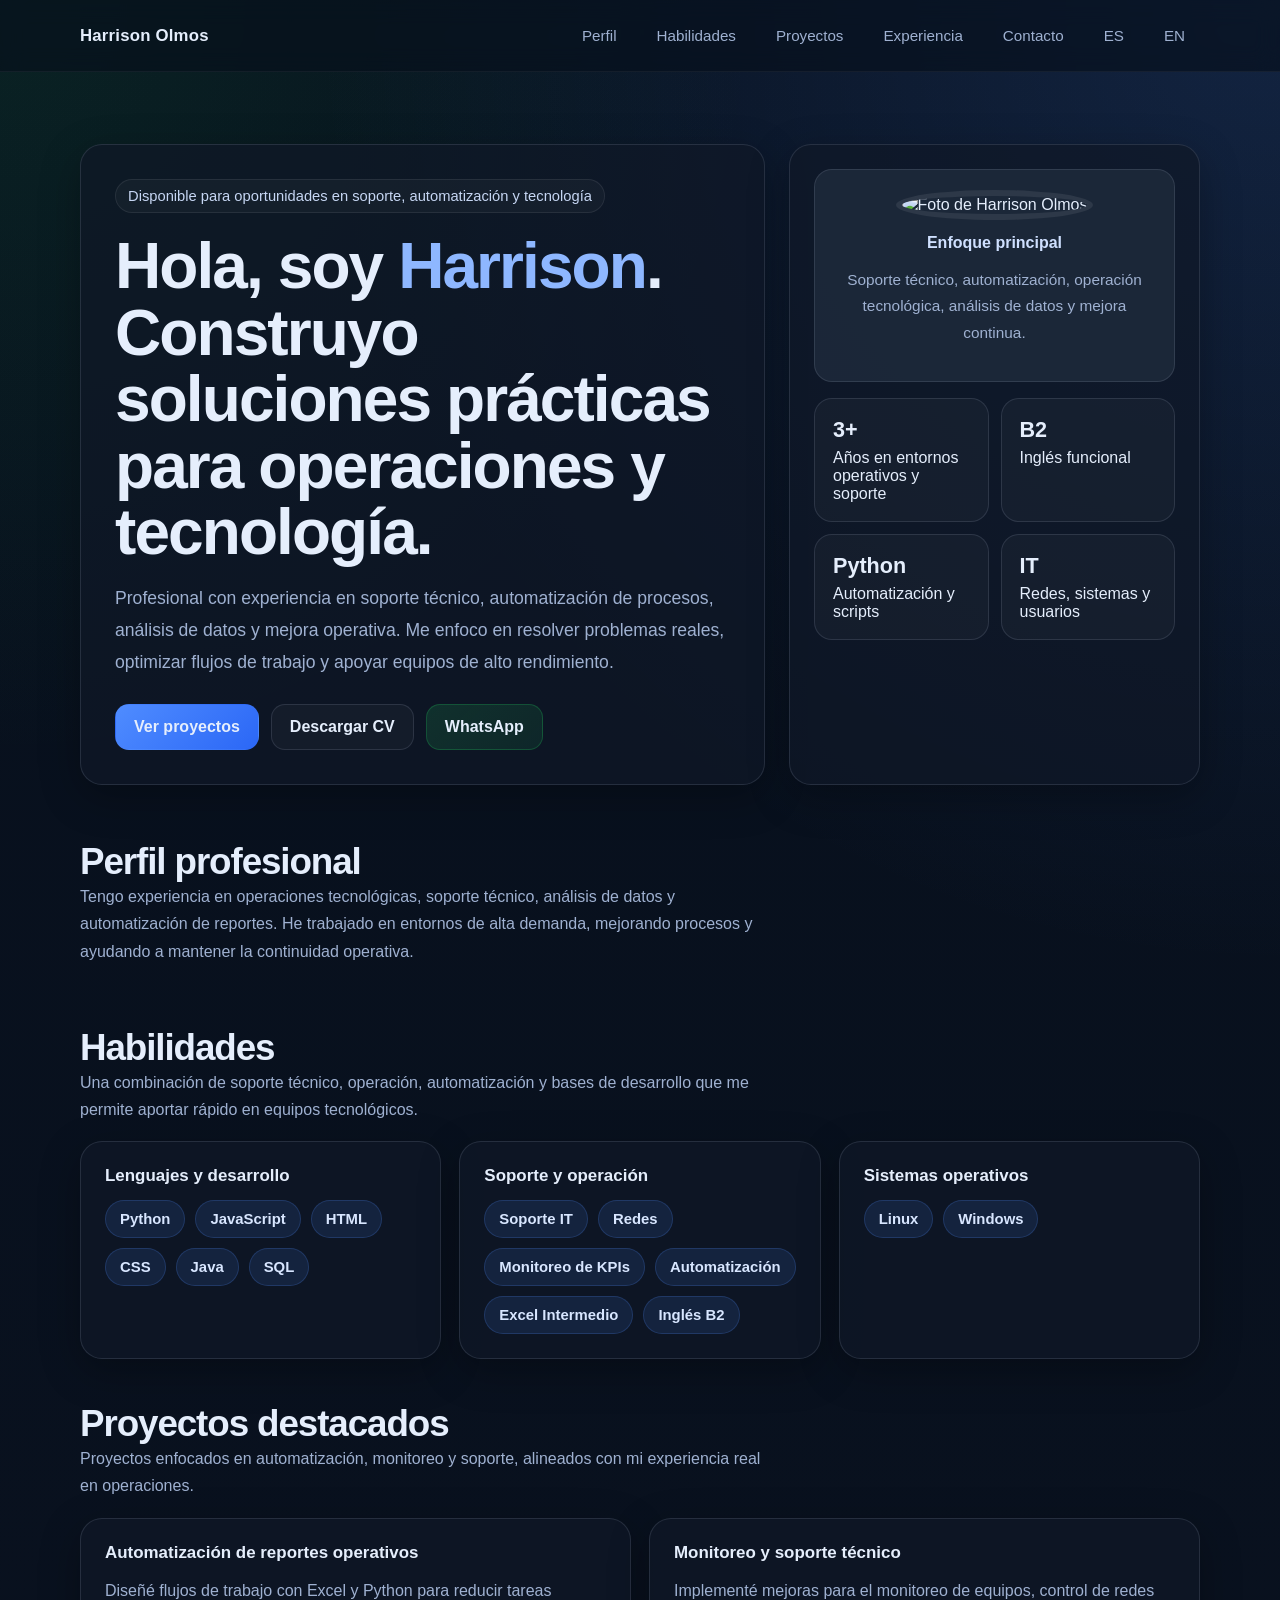
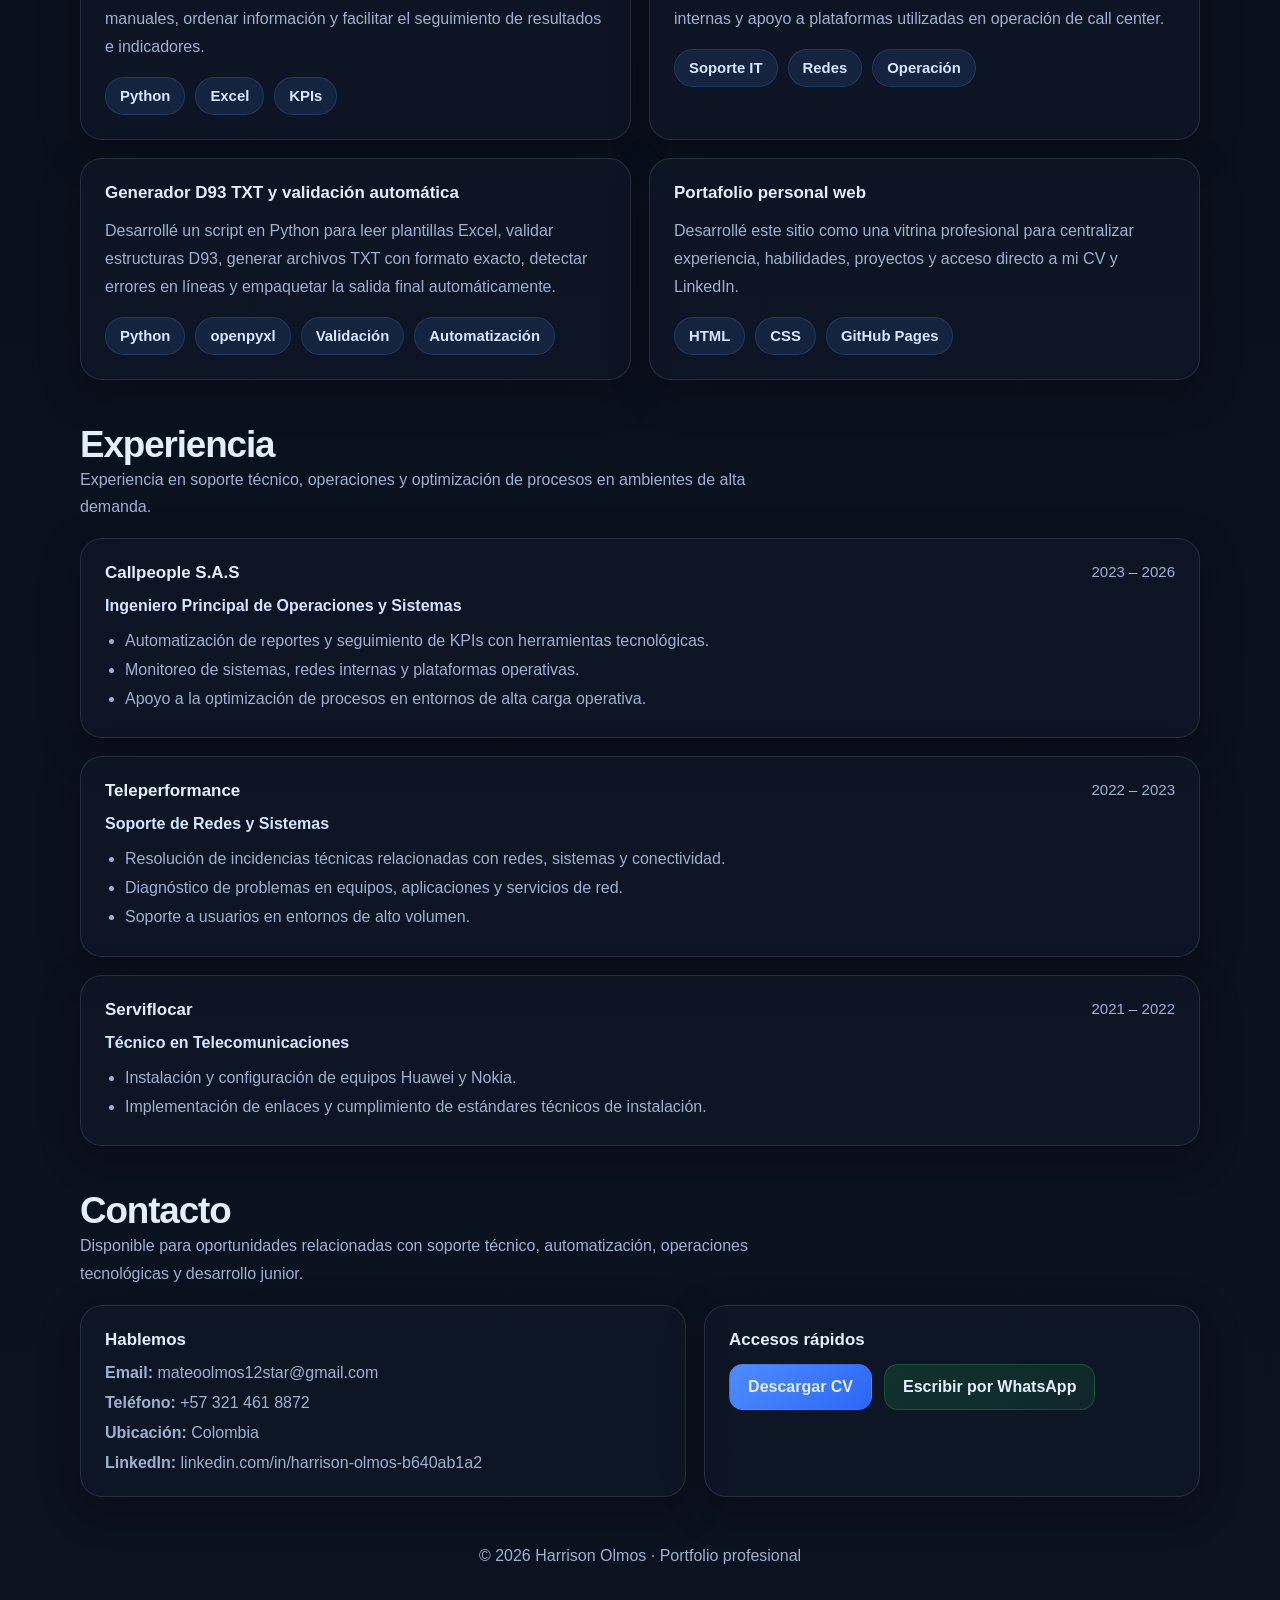
==== src/index.html @ 02a1fde2 "define src folder and organize css in specific file 'styles/index.css'" ====
<!DOCTYPE html>
<html lang="es">
<head>
  <meta charset="UTF-8" />
  <meta name="viewport" content="width=device-width, initial-scale=1.0" />
  <title>Harrison Olmos | Portfolio</title>
  <link rel="stylesheet" href="styles/index.css">
</head>
<body>
  <nav class="nav">
    <div class="container nav-inner">
      <div class="brand">Harrison Olmos</div>
      <div class="nav-links">
        <a href="#about" id="nav-about">Perfil</a>
        <a href="#skills" id="nav-skills">Habilidades</a>
        <a href="#projects" id="nav-projects">Proyectos</a>
        <a href="#experience" id="nav-experience">Experiencia</a>
        <a href="#contact" id="nav-contact">Contacto</a>
        <button class="pill-btn" onclick="setLanguage('es')">ES</button>
        <button class="pill-btn" onclick="setLanguage('en')">EN</button>
      </div>
    </div>
  </nav>

  <header class="hero">
    <div class="container hero-grid">
      <div class="card hero-main">
        <div class="eyebrow">Disponible para oportunidades en soporte, automatización y tecnología</div>
        <h1 id="hero-title">Hola, soy <span class="accent">Harrison</span>.<br>Construyo soluciones prácticas para operaciones y tecnología.</h1>
        <p class="subtitle" id="hero-subtitle">
          Profesional con experiencia en soporte técnico, automatización de procesos, análisis de datos y mejora operativa.
          Me enfoco en resolver problemas reales, optimizar flujos de trabajo y apoyar equipos de alto rendimiento.
        </p>
        <div class="hero-actions">
          <a class="btn btn-primary" href="#projects" id="btn-projects">Ver proyectos</a>
          <a class="btn" href="../Harrison_Olmos_CV_OnePage.pdf" target="_blank" rel="noopener noreferrer" id="btn-cv">Descargar CV</a>
          <a class="btn btn-secondary" href="https://wa.me/573214618872?text=Hola%20Harrison,%20vi%20tu%20portafolio%20y%20quiero%20hablar%20contigo." target="_blank" rel="noopener noreferrer" id="btn-wa">WhatsApp</a>
        </div>
      </div>

      <div class="card hero-side">
        <div class="mini-card" style="text-align:center;">
          <img src="../assets/foto_perfil.png" alt="Foto de Harrison Olmos" style="width:220px;height:220px;object-fit:cover;border-radius:50%;border:6px solid rgba(255,255,255,0.08);margin-bottom:14px;" />
          <h3 id="focus-title">Enfoque principal</h3>
          <p id="focus-text">Soporte técnico, automatización, operación tecnológica, análisis de datos y mejora continua.</p>
        </div>
        <div class="stats">
          <div class="stat">
            <strong>3+</strong>
            <span id="stat1">Años en entornos operativos y soporte</span>
          </div>
          <div class="stat">
            <strong>B2</strong>
            <span id="stat2">Inglés funcional</span>
          </div>
          <div class="stat">
            <strong>Python</strong>
            <span id="stat3">Automatización y scripts</span>
          </div>
          <div class="stat">
            <strong>IT</strong>
            <span id="stat4">Redes, sistemas y usuarios</span>
          </div>
        </div>
      </div>
    </div>
  </header>

  <section id="about">
    <div class="container">
      <div class="section-head">
        <div>
          <h2 id="about-title">Perfil profesional</h2>
          <p id="about-text">
            Tengo experiencia en operaciones tecnológicas, soporte técnico, análisis de datos y automatización de reportes.
            He trabajado en entornos de alta demanda, mejorando procesos y ayudando a mantener la continuidad operativa.
          </p>
        </div>
      </div>
    </div>
  </section>

  <section id="skills">
    <div class="container">
      <div class="section-head">
        <div>
          <h2 id="skills-title">Habilidades</h2>
          <p id="skills-text">Una combinación de soporte técnico, operación, automatización y bases de desarrollo que me permite aportar rápido en equipos tecnológicos.</p>
        </div>
      </div>

      <div class="skills-grid">
        <article class="skill-card">
          <h3 id="skills-card-1">Lenguajes y desarrollo</h3>
          <div class="chips">
            <span class="chip">Python</span>
            <span class="chip">JavaScript</span>
            <span class="chip">HTML</span>
            <span class="chip">CSS</span>
            <span class="chip">Java</span>
            <span class="chip">SQL</span>
          </div>
        </article>

        <article class="skill-card">
          <h3 id="skills-card-2">Soporte y operación</h3>
          <div class="chips">
            <span class="chip" id="chip-support-1">Soporte IT</span>
            <span class="chip" id="chip-support-2">Redes</span>
            <span class="chip" id="chip-support-3">Monitoreo de KPIs</span>
            <span class="chip" id="chip-support-4">Automatización</span>
            <span class="chip" id="chip-support-5">Excel Intermedio</span>
            <span class="chip" id="chip-support-6">Inglés B2</span>
          </div>
        </article>

        <article class="skill-card">
          <h3 id="skills-card-3">Sistemas operativos</h3>
          <div class="chips">
            <span class="chip">Linux</span>
            <span class="chip">Windows</span>
          </div>
        </article>
      </div>
    </div>
  </section>

  <section id="projects">
    <div class="container">
      <div class="section-head">
        <div>
          <h2 id="projects-title">Proyectos destacados</h2>
          <p id="projects-text">Proyectos enfocados en automatización, monitoreo y soporte, alineados con mi experiencia real en operaciones.</p>
        </div>
      </div>

      <div class="projects-grid">
        <article class="project-card">
          <h3 id="project-1-title">Automatización de reportes operativos</h3>
          <p id="project-1-text">Diseñé flujos de trabajo con Excel y Python para reducir tareas manuales, ordenar información y facilitar el seguimiento de resultados e indicadores.</p>
          <div class="project-meta">
            <span class="chip">Python</span>
            <span class="chip">Excel</span>
            <span class="chip">KPIs</span>
          </div>
        </article>

        <article class="project-card">
          <h3 id="project-2-title">Monitoreo y soporte técnico</h3>
          <p id="project-2-text">Implementé mejoras para el monitoreo de equipos, control de redes internas y apoyo a plataformas utilizadas en operación de call center.</p>
          <div class="project-meta">
            <span class="chip">Soporte IT</span>
            <span class="chip">Redes</span>
            <span class="chip">Operación</span>
          </div>
        </article>

        <article class="project-card">
          <h3 id="project-3-title">Generador D93 TXT y validación automática</h3>
          <p id="project-3-text">Desarrollé un script en Python para leer plantillas Excel, validar estructuras D93, generar archivos TXT con formato exacto, detectar errores en líneas y empaquetar la salida final automáticamente.</p>
          <div class="project-meta">
            <span class="chip">Python</span>
            <span class="chip">openpyxl</span>
            <span class="chip">Validación</span>
            <span class="chip">Automatización</span>
          </div>
        </article>

        <article class="project-card">
          <h3 id="project-4-title">Portafolio personal web</h3>
          <p id="project-4-text">Desarrollé este sitio como una vitrina profesional para centralizar experiencia, habilidades, proyectos y acceso directo a mi CV y LinkedIn.</p>
          <div class="project-meta">
            <span class="chip">HTML</span>
            <span class="chip">CSS</span>
            <span class="chip">GitHub Pages</span>
          </div>
        </article>
      </div>
    </div>
  </section>

  <section id="experience">
    <div class="container">
      <div class="section-head">
        <div>
          <h2 id="experience-title">Experiencia</h2>
          <p id="experience-text">Experiencia en soporte técnico, operaciones y optimización de procesos en ambientes de alta demanda.</p>
        </div>
      </div>

      <div class="experience-grid">
        <article class="timeline-card">
          <div class="timeline-top">
            <div>
              <h3>Callpeople S.A.S</h3>
              <div class="timeline-role" id="exp-role-1">Ingeniero Principal de Operaciones y Sistemas</div>
            </div>
            <div class="timeline-date">2023 – 2026</div>
          </div>
          <ul>
            <li id="exp-1-li-1">Automatización de reportes y seguimiento de KPIs con herramientas tecnológicas.</li>
            <li id="exp-1-li-2">Monitoreo de sistemas, redes internas y plataformas operativas.</li>
            <li id="exp-1-li-3">Apoyo a la optimización de procesos en entornos de alta carga operativa.</li>
          </ul>
        </article>

        <article class="timeline-card">
          <div class="timeline-top">
            <div>
              <h3>Teleperformance</h3>
              <div class="timeline-role" id="exp-role-2">Soporte de Redes y Sistemas</div>
            </div>
            <div class="timeline-date">2022 – 2023</div>
          </div>
          <ul>
            <li id="exp-2-li-1">Resolución de incidencias técnicas relacionadas con redes, sistemas y conectividad.</li>
            <li id="exp-2-li-2">Diagnóstico de problemas en equipos, aplicaciones y servicios de red.</li>
            <li id="exp-2-li-3">Soporte a usuarios en entornos de alto volumen.</li>
          </ul>
        </article>

        <article class="timeline-card">
          <div class="timeline-top">
            <div>
              <h3>Serviflocar</h3>
              <div class="timeline-role" id="exp-role-3">Técnico en Telecomunicaciones</div>
            </div>
            <div class="timeline-date">2021 – 2022</div>
          </div>
          <ul>
            <li id="exp-3-li-1">Instalación y configuración de equipos Huawei y Nokia.</li>
            <li id="exp-3-li-2">Implementación de enlaces y cumplimiento de estándares técnicos de instalación.</li>
          </ul>
        </article>
      </div>
    </div>
  </section>

  <section id="contact">
    <div class="container">
      <div class="section-head">
        <div>
          <h2 id="contact-title">Contacto</h2>
          <p id="contact-text">Disponible para oportunidades relacionadas con soporte técnico, automatización, operaciones tecnológicas y desarrollo junior.</p>
        </div>
      </div>

      <div class="contact-grid">
        <article class="contact-card">
          <h3 id="contact-card-title-1">Hablemos</h3>
          <div class="contact-list">
            <div><strong>Email:</strong> <a href="mailto:mateoolmos12star@gmail.com">mateoolmos12star@gmail.com</a></div>
            <div><strong>Teléfono:</strong> <a href="tel:+573214618872">+57 321 461 8872</a></div>
            <div><strong id="contact-location-label">Ubicación:</strong> Colombia</div>
            <div><strong>LinkedIn:</strong> <a href="https://www.linkedin.com/in/harrison-olmos-b640ab1a2/" target="_blank" rel="noopener noreferrer">linkedin.com/in/harrison-olmos-b640ab1a2</a></div>
          </div>
        </article>

        <article class="contact-card">
          <h3 id="contact-card-title-2">Accesos rápidos</h3>
          <div class="hero-actions" style="margin-top:0;">
            <a class="btn btn-primary" href="Harrison_Olmos_CV_OnePage.pdf" target="_blank" rel="noopener noreferrer" id="btn-cv-2">Descargar CV</a>
            <a class="btn btn-secondary" href="https://wa.me/573214618872?text=Hola%20Harrison,%20vi%20tu%20portafolio%20y%20quiero%20hablar%20contigo." target="_blank" rel="noopener noreferrer" id="btn-wa-2">Escribir por WhatsApp</a>
          </div>
        </article>
      </div>
    </div>
  </section>

  <footer id="footer-text">
    © 2026 Harrison Olmos · Portfolio profesional
  </footer>

  <script>
    const i18n = {
      es: {
        navAbout: 'Perfil', navSkills: 'Habilidades', navProjects: 'Proyectos', navExperience: 'Experiencia', navContact: 'Contacto',
        heroTitle: 'Hola, soy <span class="accent">Harrison</span>.<br>Construyo soluciones prácticas para operaciones y tecnología.',
        heroSubtitle: 'Profesional con experiencia en soporte técnico, automatización de procesos, análisis de datos y mejora operativa. Me enfoco en resolver problemas reales, optimizar flujos de trabajo y apoyar equipos de alto rendimiento.',
        btnProjects: 'Ver proyectos', btnCv: 'Descargar CV', btnWa: 'WhatsApp',
        focusTitle: 'Enfoque principal', focusText: 'Soporte técnico, automatización, operación tecnológica, análisis de datos y mejora continua.',
        stat1: 'Años en entornos operativos y soporte', stat2: 'Inglés funcional', stat3: 'Automatización y scripts', stat4: 'Redes, sistemas y usuarios',
        aboutTitle: 'Perfil profesional', aboutText: 'Tengo experiencia en operaciones tecnológicas, soporte técnico, análisis de datos y automatización de reportes. He trabajado en entornos de alta demanda, mejorando procesos y ayudando a mantener la continuidad operativa.',
        skillsTitle: 'Habilidades', skillsText: 'Una combinación de soporte técnico, operación, automatización y bases de desarrollo que me permite aportar rápido en equipos tecnológicos.',
        skillsCard1: 'Lenguajes y desarrollo', skillsCard2: 'Soporte y operación', skillsCard3: 'Sistemas operativos',
        chip1: 'Soporte IT', chip2: 'Redes', chip3: 'Monitoreo de KPIs', chip4: 'Automatización', chip5: 'Excel Intermedio', chip6: 'Inglés B2',
        projectsTitle: 'Proyectos destacados', projectsText: 'Proyectos enfocados en automatización, monitoreo y soporte, alineados con mi experiencia real en operaciones.',
        p1t: 'Automatización de reportes operativos', p1x: 'Diseñé flujos de trabajo con Excel y Python para reducir tareas manuales, ordenar información y facilitar el seguimiento de resultados e indicadores.',
        p2t: 'Monitoreo y soporte técnico', p2x: 'Implementé mejoras para el monitoreo de equipos, control de redes internas y apoyo a plataformas utilizadas en operación de call center.',
        p3t: 'Generador D93 TXT y validación automática', p3x: 'Desarrollé un script en Python para leer plantillas Excel, validar estructuras D93, generar archivos TXT con formato exacto, detectar errores en líneas y empaquetar la salida final automáticamente.',
        p4t: 'Portafolio personal web', p4x: 'Desarrollé este sitio como una vitrina profesional para centralizar experiencia, habilidades, proyectos y acceso directo a mi CV y LinkedIn.',
        experienceTitle: 'Experiencia', experienceText: 'Experiencia en soporte técnico, operaciones y optimización de procesos en ambientes de alta demanda.',
        er1: 'Ingeniero Principal de Operaciones y Sistemas', e11: 'Automatización de reportes y seguimiento de KPIs con herramientas tecnológicas.', e12: 'Monitoreo de sistemas, redes internas y plataformas operativas.', e13: 'Apoyo a la optimización de procesos en entornos de alta carga operativa.',
        er2: 'Soporte de Redes y Sistemas', e21: 'Resolución de incidencias técnicas relacionadas con redes, sistemas y conectividad.', e22: 'Diagnóstico de problemas en equipos, aplicaciones y servicios de red.', e23: 'Soporte a usuarios en entornos de alto volumen.',
        er3: 'Técnico en Telecomunicaciones', e31: 'Instalación y configuración de equipos Huawei y Nokia.', e32: 'Implementación de enlaces y cumplimiento de estándares técnicos de instalación.',
        contactTitle: 'Contacto', contactText: 'Disponible para oportunidades relacionadas con soporte técnico, automatización, operaciones tecnológicas y desarrollo junior.',
        cct1: 'Hablemos', cct2: 'Accesos rápidos', locationLabel: 'Ubicación:', btnCv2: 'Descargar CV', btnWa2: 'Escribir por WhatsApp',
        footer: '© 2026 Harrison Olmos · Portfolio profesional'
      },
      en: {
        navAbout: 'About', navSkills: 'Skills', navProjects: 'Projects', navExperience: 'Experience', navContact: 'Contact',
        heroTitle: 'Hi, I am <span class="accent">Harrison</span>.<br>I build practical solutions for operations and technology.',
        heroSubtitle: 'Professional with experience in technical support, process automation, data analysis, and operational improvement. I focus on solving real problems, optimizing workflows, and supporting high-performance teams.',
        btnProjects: 'View projects', btnCv: 'Download Resume', btnWa: 'WhatsApp',
        focusTitle: 'Main focus', focusText: 'Technical support, automation, technology operations, data analysis, and continuous improvement.',
        stat1: 'Years in operational and support environments', stat2: 'Working English', stat3: 'Automation and scripting', stat4: 'Networks, systems, and users',
        aboutTitle: 'Professional profile', aboutText: 'I have experience in technology operations, technical support, data analysis, and report automation. I have worked in high-demand environments, improving processes and helping maintain operational continuity.',
        skillsTitle: 'Skills', skillsText: 'A combination of technical support, operations, automation, and development foundations that allows me to contribute quickly in technology teams.',
        skillsCard1: 'Languages and development', skillsCard2: 'Support and operations', skillsCard3: 'Operating systems',
        chip1: 'IT Support', chip2: 'Networks', chip3: 'KPI Monitoring', chip4: 'Automation', chip5: 'Intermediate Excel', chip6: 'English B2',
        projectsTitle: 'Featured projects', projectsText: 'Projects focused on automation, monitoring, and support, aligned with my real operational experience.',
        p1t: 'Operational reporting automation', p1x: 'I designed workflows with Excel and Python to reduce manual tasks, organize information, and improve the tracking of results and indicators.',
        p2t: 'Monitoring and technical support', p2x: 'I implemented improvements for equipment monitoring, internal network control, and support for platforms used in call center operations.',
        p3t: 'D93 TXT generator and automatic validation', p3x: 'I developed a Python script to read Excel templates, validate D93 structures, generate TXT files with exact formatting, detect line errors, and automatically package the final output.',
        p4t: 'Personal web portfolio', p4x: 'I built this site as a professional showcase to centralize experience, skills, projects, and direct access to my resume and LinkedIn.',
        experienceTitle: 'Experience', experienceText: 'Experience in technical support, operations, and process optimization in high-demand environments.',
        er1: 'Lead Operations and Systems Engineer', e11: 'Automation of reports and KPI tracking with technology tools.', e12: 'Monitoring of systems, internal networks, and operational platforms.', e13: 'Support for process optimization in high-load operational environments.',
        er2: 'Network and Systems Support', e21: 'Resolution of technical incidents related to networks, systems, and connectivity.', e22: 'Diagnosis of issues in devices, applications, and network services.', e23: 'Support for users in high-volume environments.',
        er3: 'Telecommunications Technician', e31: 'Installation and configuration of Huawei and Nokia equipment.', e32: 'Link implementation and compliance with technical installation standards.',
        contactTitle: 'Contact', contactText: 'Available for opportunities related to technical support, automation, technology operations, and junior development.',
        cct1: 'Let’s talk', cct2: 'Quick access', locationLabel: 'Location:', btnCv2: 'Download Resume', btnWa2: 'Message on WhatsApp',
        footer: '© 2026 Harrison Olmos · Professional portfolio'
      }
    };

    function setLanguage(lang) {
      localStorage.setItem('lang', lang);
      document.documentElement.lang = lang;
      const t = i18n[lang];
      document.getElementById('nav-about').textContent = t.navAbout;
      document.getElementById('nav-skills').textContent = t.navSkills;
      document.getElementById('nav-projects').textContent = t.navProjects;
      document.getElementById('nav-experience').textContent = t.navExperience;
      document.getElementById('nav-contact').textContent = t.navContact;
      document.getElementById('hero-title').innerHTML = t.heroTitle;
      document.getElementById('hero-subtitle').textContent = t.heroSubtitle;
      document.getElementById('btn-projects').textContent = t.btnProjects;
      document.getElementById('btn-cv').textContent = t.btnCv;
      document.getElementById('btn-wa').textContent = t.btnWa;
      document.getElementById('focus-title').textContent = t.focusTitle;
      document.getElementById('focus-text').textContent = t.focusText;
      document.getElementById('stat1').textContent = t.stat1;
      document.getElementById('stat2').textContent = t.stat2;
      document.getElementById('stat3').textContent = t.stat3;
      document.getElementById('stat4').textContent = t.stat4;
      document.getElementById('about-title').textContent = t.aboutTitle;
      document.getElementById('about-text').textContent = t.aboutText;
      document.getElementById('skills-title').textContent = t.skillsTitle;
      document.getElementById('skills-text').textContent = t.skillsText;
      document.getElementById('skills-card-1').textContent = t.skillsCard1;
      document.getElementById('skills-card-2').textContent = t.skillsCard2;
      document.getElementById('skills-card-3').textContent = t.skillsCard3;
      document.getElementById('chip-support-1').textContent = t.chip1;
      document.getElementById('chip-support-2').textContent = t.chip2;
      document.getElementById('chip-support-3').textContent = t.chip3;
      document.getElementById('chip-support-4').textContent = t.chip4;
      document.getElementById('chip-support-5').textContent = t.chip5;
      document.getElementById('chip-support-6').textContent = t.chip6;
      document.getElementById('projects-title').textContent = t.projectsTitle;
      document.getElementById('projects-text').textContent = t.projectsText;
      document.getElementById('project-1-title').textContent = t.p1t;
      document.getElementById('project-1-text').textContent = t.p1x;
      document.getElementById('project-2-title').textContent = t.p2t;
      document.getElementById('project-2-text').textContent = t.p2x;
      document.getElementById('project-3-title').textContent = t.p3t;
      document.getElementById('project-3-text').textContent = t.p3x;
      document.getElementById('project-4-title').textContent = t.p4t;
      document.getElementById('project-4-text').textContent = t.p4x;
      document.getElementById('experience-title').textContent = t.experienceTitle;
      document.getElementById('experience-text').textContent = t.experienceText;
      document.getElementById('exp-role-1').textContent = t.er1;
      document.getElementById('exp-1-li-1').textContent = t.e11;
      document.getElementById('exp-1-li-2').textContent = t.e12;
      document.getElementById('exp-1-li-3').textContent = t.e13;
      document.getElementById('exp-role-2').textContent = t.er2;
      document.getElementById('exp-2-li-1').textContent = t.e21;
      document.getElementById('exp-2-li-2').textContent = t.e22;
      document.getElementById('exp-2-li-3').textContent = t.e23;
      document.getElementById('exp-role-3').textContent = t.er3;
      document.getElementById('exp-3-li-1').textContent = t.e31;
      document.getElementById('exp-3-li-2').textContent = t.e32;
      document.getElementById('contact-title').textContent = t.contactTitle;
      document.getElementById('contact-text').textContent = t.contactText;
      document.getElementById('contact-card-title-1').textContent = t.cct1;
      document.getElementById('contact-card-title-2').textContent = t.cct2;
      document.getElementById('contact-location-label').textContent = t.locationLabel;
      document.getElementById('btn-cv-2').textContent = t.btnCv2;
      document.getElementById('btn-wa-2').textContent = t.btnWa2;
      document.getElementById('footer-text').textContent = t.footer;
    }

    document.addEventListener('DOMContentLoaded', () => {
      const saved = localStorage.getItem('lang') || 'es';
      setLanguage(saved);
    });
  </script>
</body>
</html>
</body>
</html>
---- src/styles/index.css ----
:root {
    --bg: #0b1220;
    --panel: rgba(16, 24, 40, 0.72);
    --panel-2: rgba(30, 41, 59, 0.88);
    --text: #e5eefc;
    --muted: #9fb1d1;
    --line: rgba(148, 163, 184, 0.18);
    --accent: #4f8cff;
    --accent-2: #22c55e;
    --shadow: 0 12px 40px rgba(0, 0, 0, 0.28);
    --radius: 22px;
    --max: 1120px;
}

* { box-sizing: border-box; }
html { scroll-behavior: smooth; }
body {
    margin: 0;
    font-family: Inter, "Segoe UI", Arial, sans-serif;
    background:
    radial-gradient(circle at top right, rgba(79, 140, 255, 0.16), transparent 28%),
    radial-gradient(circle at top left, rgba(34, 197, 94, 0.10), transparent 22%),
    linear-gradient(180deg, #07101d 0%, #0b1220 100%);
    color: var(--text);
}

a { color: inherit; text-decoration: none; }

.container {
    width: min(calc(100% - 32px), var(--max));
    margin: 0 auto;
}

.nav {
    position: sticky;
    top: 0;
    z-index: 50;
    backdrop-filter: blur(12px);
    background: rgba(7, 16, 29, 0.65);
    border-bottom: 1px solid rgba(255,255,255,0.05);
}

.nav-inner {
    display: flex;
    align-items: center;
    justify-content: space-between;
    gap: 16px;
    padding: 16px 0;
}

.brand {
    font-weight: 800;
    letter-spacing: 0.2px;
    font-size: 1.05rem;
}

.nav-links {
    display: flex;
    gap: 10px;
    flex-wrap: wrap;
    align-items: center;
}

.nav-links a,
.pill-btn {
    padding: 10px 14px;
    border-radius: 999px;
    color: var(--muted);
    border: 1px solid transparent;
    transition: .2s ease;
    font-size: 0.95rem;
    background: transparent;
    cursor: pointer;
}

.nav-links a:hover,
.pill-btn:hover {
    color: var(--text);
    border-color: rgba(255,255,255,0.08);
    background: rgba(255,255,255,0.03);
}

.hero {
    padding: 72px 0 38px;
}

.hero-grid {
    display: grid;
    grid-template-columns: 1.25fr 0.75fr;
    gap: 24px;
    align-items: stretch;
}

.card {
    background: var(--panel);
    border: 1px solid var(--line);
    box-shadow: var(--shadow);
    border-radius: var(--radius);
}

.hero-main {
    padding: 34px;
}

.eyebrow {
    display: inline-flex;
    align-items: center;
    gap: 10px;
    padding: 8px 12px;
    border: 1px solid rgba(255,255,255,0.08);
    border-radius: 999px;
    color: #c6d6f3;
    font-size: 0.92rem;
    margin-bottom: 20px;
    background: rgba(255,255,255,0.03);
}

.hero h1 {
    margin: 0 0 12px;
    font-size: clamp(2.4rem, 5vw, 4.3rem);
    line-height: 1.04;
    letter-spacing: -0.03em;
}

.hero h1 .accent { color: #8eb7ff; }

.subtitle {
    font-size: 1.1rem;
    line-height: 1.8;
    color: var(--muted);
    max-width: 760px;
}

.hero-actions {
    margin-top: 26px;
    display: flex;
    flex-wrap: wrap;
    gap: 12px;
}

.btn {
    display: inline-flex;
    align-items: center;
    justify-content: center;
    gap: 10px;
    padding: 13px 18px;
    border-radius: 14px;
    border: 1px solid var(--line);
    background: rgba(255,255,255,0.03);
    color: var(--text);
    font-weight: 700;
    transition: .2s ease;
}

.btn:hover { transform: translateY(-1px); }
.btn-primary {
    background: linear-gradient(135deg, var(--accent), #2b67f6);
    border-color: transparent;
}
.btn-secondary {
    background: linear-gradient(135deg, rgba(34,197,94,0.16), rgba(34,197,94,0.10));
    border-color: rgba(34,197,94,0.25);
}

.hero-side {
    padding: 24px;
    display: grid;
    gap: 16px;
    align-content: start;
}

.mini-card {
    border-radius: 18px;
    padding: 20px;
    background: var(--panel-2);
    border: 1px solid var(--line);
}

.mini-card h3 {
    margin: 0 0 10px;
    font-size: 1rem;
    color: #cfe0ff;
}

.mini-card p,
.mini-card li {
    color: var(--muted);
    line-height: 1.7;
    font-size: 0.96rem;
}

.stats {
    display: grid;
    grid-template-columns: repeat(2, 1fr);
    gap: 12px;
}

.stat {
    padding: 18px;
    border-radius: 18px;
    background: rgba(255,255,255,0.03);
    border: 1px solid var(--line);
}

.stat strong {
    display: block;
    font-size: 1.35rem;
    margin-bottom: 6px;
}

section {
    padding: 18px 0 26px;
}

.section-head {
    display: flex;
    justify-content: space-between;
    gap: 14px;
    align-items: end;
    margin-bottom: 18px;
}

.section-head h2 {
    margin: 0;
    font-size: clamp(1.55rem, 3vw, 2.3rem);
    letter-spacing: -0.03em;
}

.section-head p {
    margin: 0;
    color: var(--muted);
    max-width: 700px;
    line-height: 1.7;
}

.skills-grid,
.projects-grid,
.experience-grid {
    display: grid;
    gap: 18px;
}

.skills-grid {
    grid-template-columns: 1fr 1fr 1fr;
}

.skill-card,
.project-card,
.timeline-card,
.contact-card {
    padding: 24px;
    border-radius: 22px;
    background: var(--panel);
    border: 1px solid var(--line);
    box-shadow: var(--shadow);
}

.skill-card h3,
.project-card h3,
.timeline-card h3,
.contact-card h3 {
    margin: 0 0 14px;
    font-size: 1.06rem;
}

.chips {
    display: flex;
    flex-wrap: wrap;
    gap: 10px;
}

.chip {
    padding: 10px 14px;
    border-radius: 999px;
    background: rgba(79,140,255,0.12);
    border: 1px solid rgba(79,140,255,0.2);
    color: #d8e6ff;
    font-size: 0.93rem;
    font-weight: 600;
}

.projects-grid {
    grid-template-columns: 1fr 1fr;
}

.project-card p {
    color: var(--muted);
    line-height: 1.75;
    margin: 0 0 14px;
}

.project-meta {
    display: flex;
    flex-wrap: wrap;
    gap: 10px;
    margin-top: 16px;
}

.project-link {
    color: #9fc1ff;
    font-weight: 700;
}

.experience-grid {
    grid-template-columns: 1fr;
}

.timeline-top {
    display: flex;
    justify-content: space-between;
    gap: 14px;
    align-items: start;
    margin-bottom: 12px;
    flex-wrap: wrap;
}

.timeline-role {
    color: #d6e4ff;
    font-weight: 700;
}

.timeline-date {
    color: var(--muted);
    font-size: 0.94rem;
}

.timeline-card ul {
    margin: 0;
    padding-left: 20px;
    color: var(--muted);
    line-height: 1.8;
}

.contact-grid {
    display: grid;
    grid-template-columns: 1.1fr 0.9fr;
    gap: 18px;
}

.contact-list {
    display: grid;
    gap: 12px;
    color: var(--muted);
}

footer {
    padding: 24px 0 44px;
    text-align: center;
    color: var(--muted);
}

@media (max-width: 980px) {
    .hero-grid,
    .contact-grid,
    .skills-grid,
    .projects-grid {
    grid-template-columns: 1fr;
    }
}

@media (max-width: 700px) {
    .container { width: min(calc(100% - 22px), var(--max)); }
    .hero { padding-top: 42px; }
    .hero-main, .hero-side, .skill-card, .project-card, .timeline-card, .contact-card { padding: 20px; }
    .nav-inner { align-items: start; flex-direction: column; }
    .nav-links { width: 100%; }
}
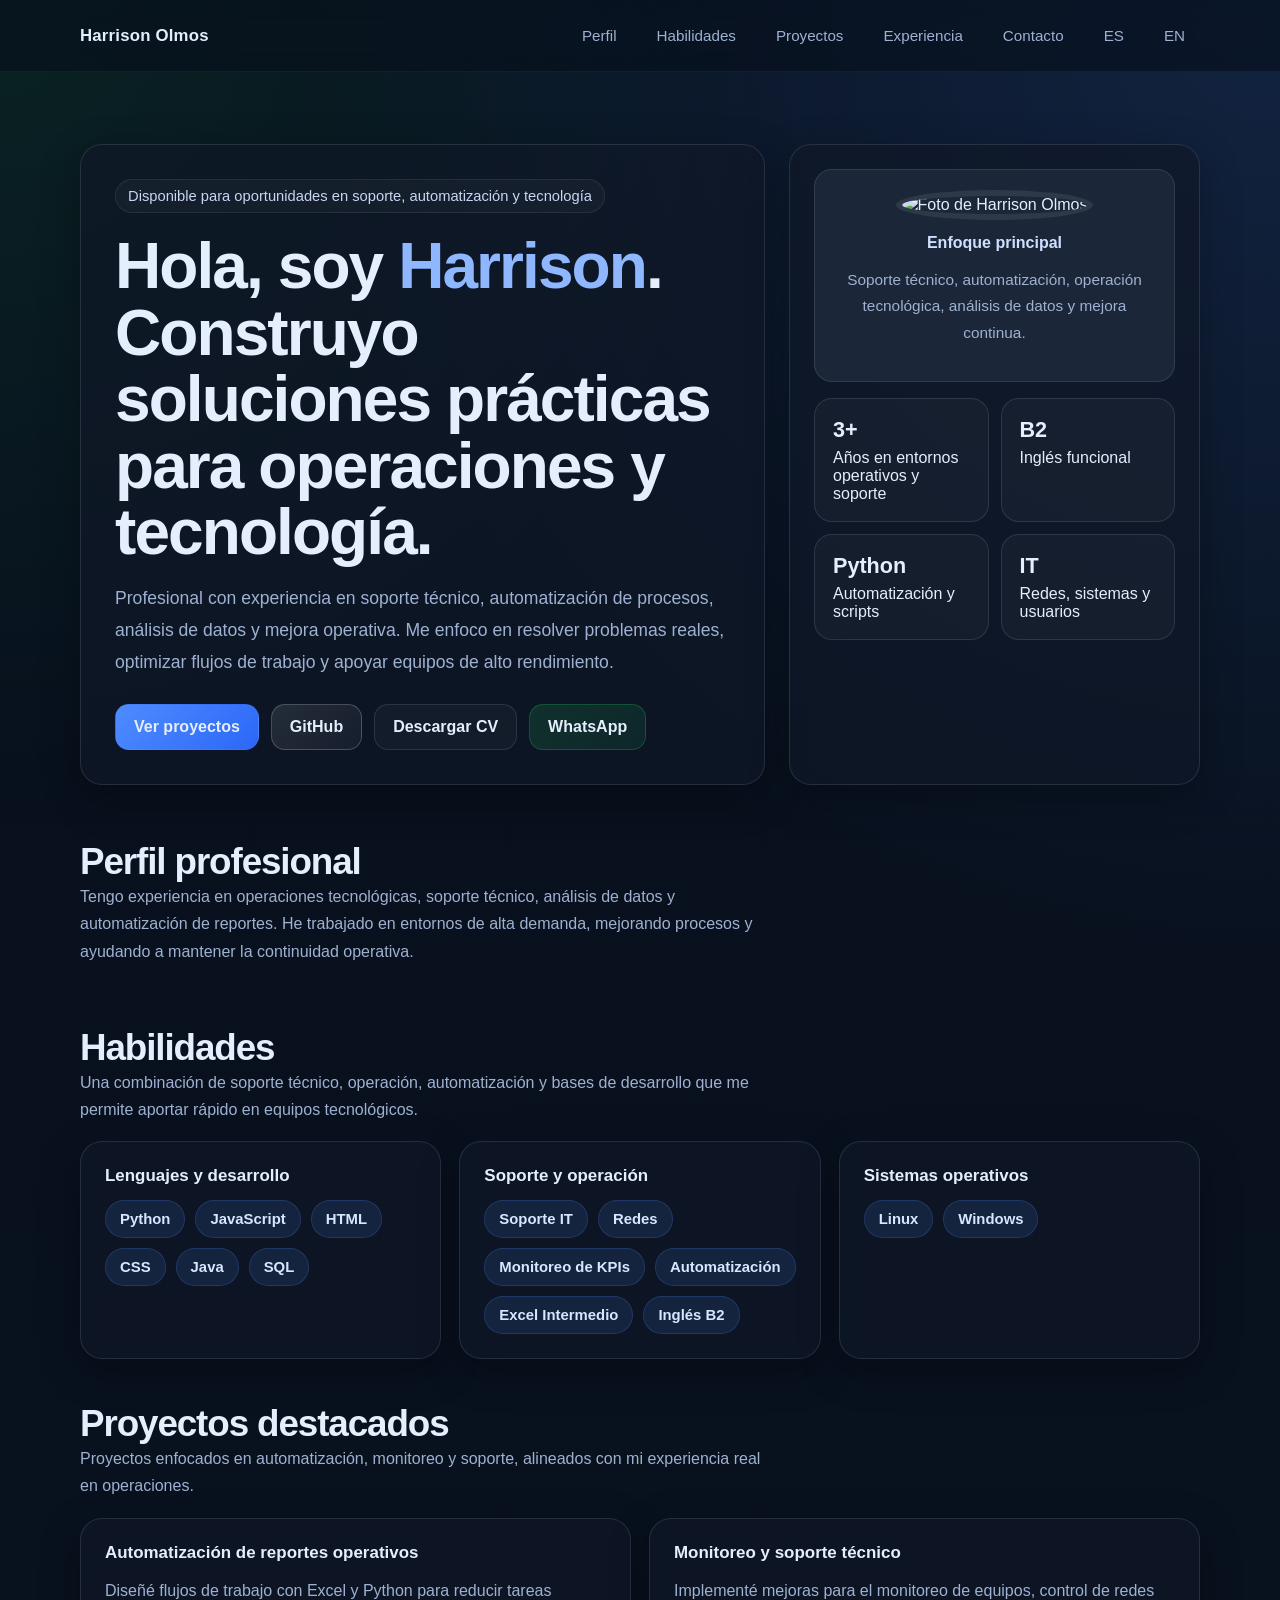
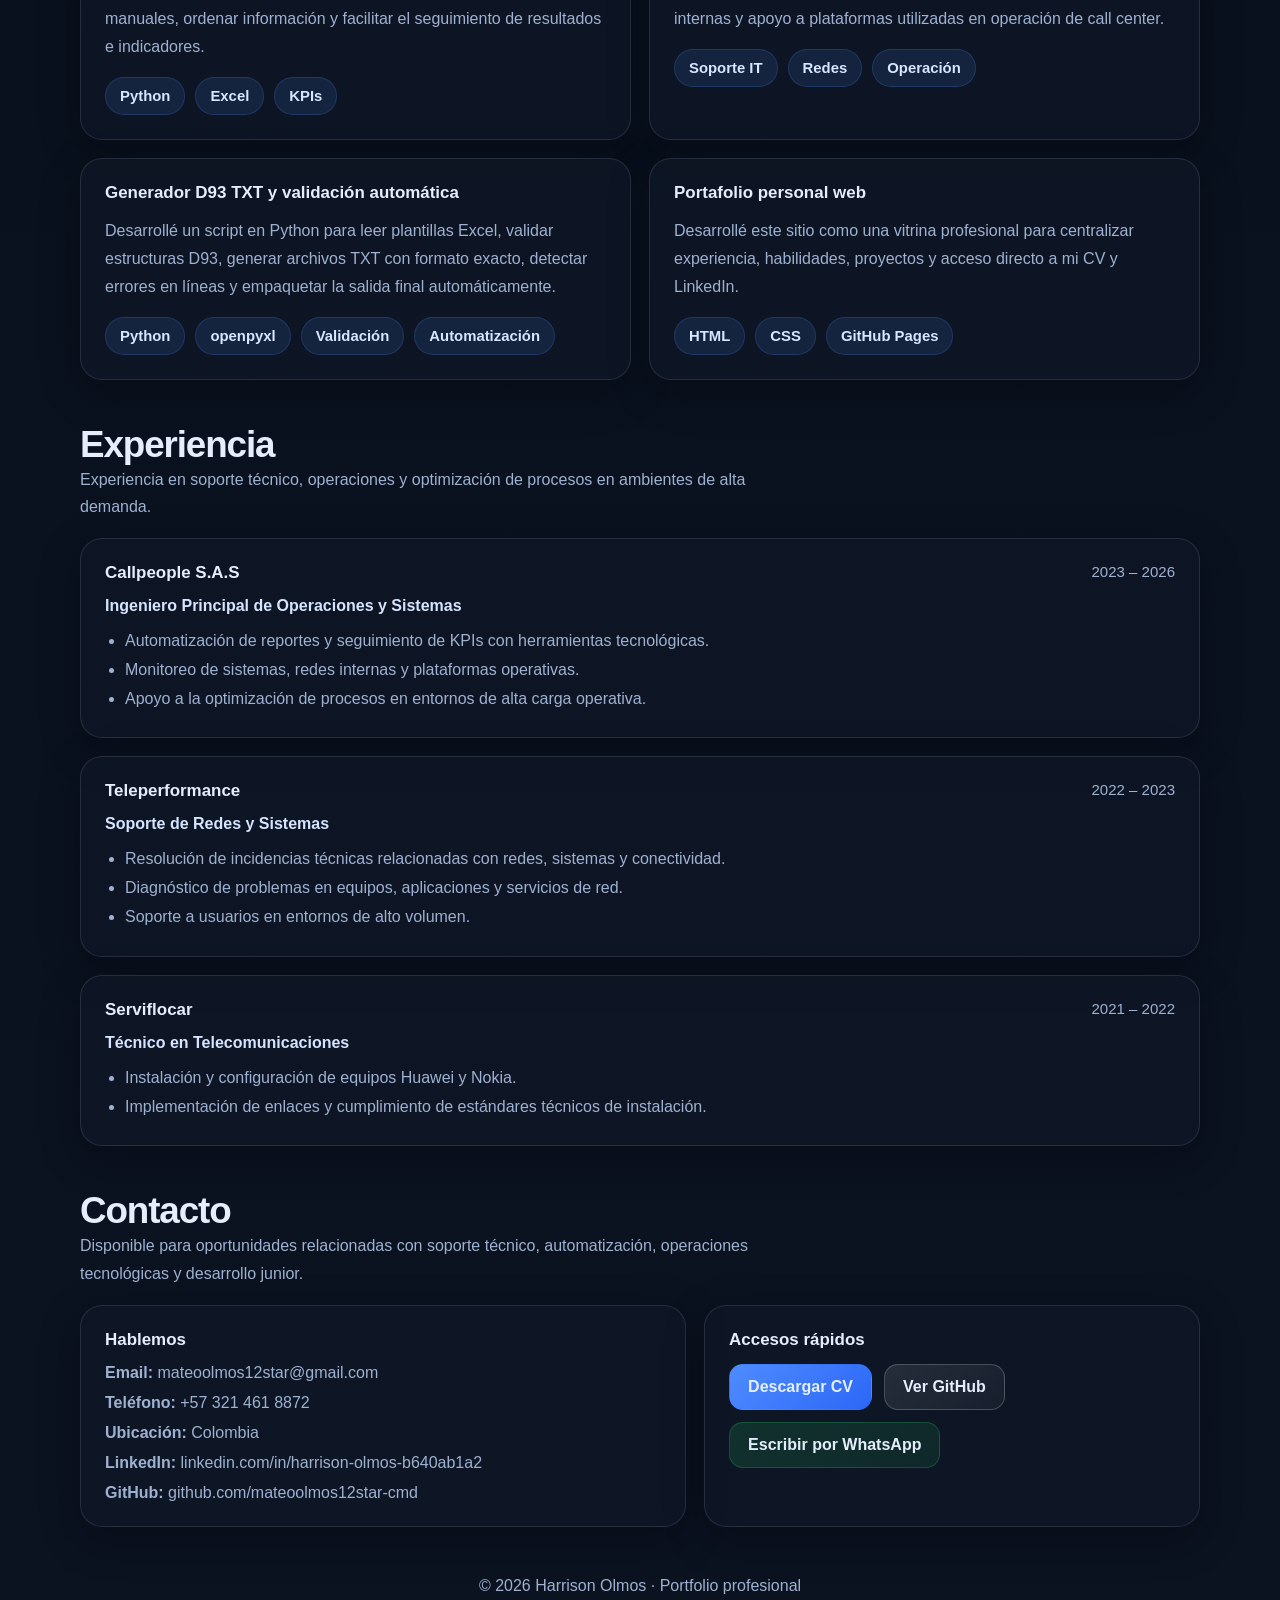
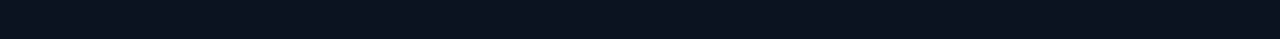
==== commit 4532e456: "Add GitHub links to portfolio" ====
--- a/src/index.html
+++ b/src/index.html
@@ -33,7 +33,8 @@
         </p>
         <div class="hero-actions">
           <a class="btn btn-primary" href="#projects" id="btn-projects">Ver proyectos</a>
-          <a class="btn" href="../Harrison_Olmos_CV_OnePage.pdf" target="_blank" rel="noopener noreferrer" id="btn-cv">Descargar CV</a>
+          <a class="btn btn-github" href="https://github.com/mateoolmos12star-cmd" target="_blank" rel="noopener noreferrer" id="btn-github">GitHub</a>
+          <a class="btn" href="../assets/docs/Harrison_Olmos_CV_OnePage.pdf" target="_blank" rel="noopener noreferrer" id="btn-cv">Descargar CV</a>
           <a class="btn btn-secondary" href="https://wa.me/573214618872?text=Hola%20Harrison,%20vi%20tu%20portafolio%20y%20quiero%20hablar%20contigo." target="_blank" rel="noopener noreferrer" id="btn-wa">WhatsApp</a>
         </div>
       </div>
@@ -253,13 +254,15 @@
             <div><strong>Teléfono:</strong> <a href="tel:+573214618872">+57 321 461 8872</a></div>
             <div><strong id="contact-location-label">Ubicación:</strong> Colombia</div>
             <div><strong>LinkedIn:</strong> <a href="https://www.linkedin.com/in/harrison-olmos-b640ab1a2/" target="_blank" rel="noopener noreferrer">linkedin.com/in/harrison-olmos-b640ab1a2</a></div>
+            <div><strong>GitHub:</strong> <a href="https://github.com/mateoolmos12star-cmd" target="_blank" rel="noopener noreferrer">github.com/mateoolmos12star-cmd</a></div>
           </div>
         </article>
 
         <article class="contact-card">
           <h3 id="contact-card-title-2">Accesos rápidos</h3>
           <div class="hero-actions" style="margin-top:0;">
-            <a class="btn btn-primary" href="Harrison_Olmos_CV_OnePage.pdf" target="_blank" rel="noopener noreferrer" id="btn-cv-2">Descargar CV</a>
+            <a class="btn btn-primary" href="../assets/docs/Harrison_Olmos_CV_OnePage.pdf" target="_blank" rel="noopener noreferrer" id="btn-cv-2">Descargar CV</a>
+            <a class="btn btn-github" href="https://github.com/mateoolmos12star-cmd" target="_blank" rel="noopener noreferrer" id="btn-github-2">Ver GitHub</a>
             <a class="btn btn-secondary" href="https://wa.me/573214618872?text=Hola%20Harrison,%20vi%20tu%20portafolio%20y%20quiero%20hablar%20contigo." target="_blank" rel="noopener noreferrer" id="btn-wa-2">Escribir por WhatsApp</a>
           </div>
         </article>
@@ -271,129 +274,7 @@
     © 2026 Harrison Olmos · Portfolio profesional
   </footer>
 
-  <script>
-    const i18n = {
-      es: {
-        navAbout: 'Perfil', navSkills: 'Habilidades', navProjects: 'Proyectos', navExperience: 'Experiencia', navContact: 'Contacto',
-        heroTitle: 'Hola, soy <span class="accent">Harrison</span>.<br>Construyo soluciones prácticas para operaciones y tecnología.',
-        heroSubtitle: 'Profesional con experiencia en soporte técnico, automatización de procesos, análisis de datos y mejora operativa. Me enfoco en resolver problemas reales, optimizar flujos de trabajo y apoyar equipos de alto rendimiento.',
-        btnProjects: 'Ver proyectos', btnCv: 'Descargar CV', btnWa: 'WhatsApp',
-        focusTitle: 'Enfoque principal', focusText: 'Soporte técnico, automatización, operación tecnológica, análisis de datos y mejora continua.',
-        stat1: 'Años en entornos operativos y soporte', stat2: 'Inglés funcional', stat3: 'Automatización y scripts', stat4: 'Redes, sistemas y usuarios',
-        aboutTitle: 'Perfil profesional', aboutText: 'Tengo experiencia en operaciones tecnológicas, soporte técnico, análisis de datos y automatización de reportes. He trabajado en entornos de alta demanda, mejorando procesos y ayudando a mantener la continuidad operativa.',
-        skillsTitle: 'Habilidades', skillsText: 'Una combinación de soporte técnico, operación, automatización y bases de desarrollo que me permite aportar rápido en equipos tecnológicos.',
-        skillsCard1: 'Lenguajes y desarrollo', skillsCard2: 'Soporte y operación', skillsCard3: 'Sistemas operativos',
-        chip1: 'Soporte IT', chip2: 'Redes', chip3: 'Monitoreo de KPIs', chip4: 'Automatización', chip5: 'Excel Intermedio', chip6: 'Inglés B2',
-        projectsTitle: 'Proyectos destacados', projectsText: 'Proyectos enfocados en automatización, monitoreo y soporte, alineados con mi experiencia real en operaciones.',
-        p1t: 'Automatización de reportes operativos', p1x: 'Diseñé flujos de trabajo con Excel y Python para reducir tareas manuales, ordenar información y facilitar el seguimiento de resultados e indicadores.',
-        p2t: 'Monitoreo y soporte técnico', p2x: 'Implementé mejoras para el monitoreo de equipos, control de redes internas y apoyo a plataformas utilizadas en operación de call center.',
-        p3t: 'Generador D93 TXT y validación automática', p3x: 'Desarrollé un script en Python para leer plantillas Excel, validar estructuras D93, generar archivos TXT con formato exacto, detectar errores en líneas y empaquetar la salida final automáticamente.',
-        p4t: 'Portafolio personal web', p4x: 'Desarrollé este sitio como una vitrina profesional para centralizar experiencia, habilidades, proyectos y acceso directo a mi CV y LinkedIn.',
-        experienceTitle: 'Experiencia', experienceText: 'Experiencia en soporte técnico, operaciones y optimización de procesos en ambientes de alta demanda.',
-        er1: 'Ingeniero Principal de Operaciones y Sistemas', e11: 'Automatización de reportes y seguimiento de KPIs con herramientas tecnológicas.', e12: 'Monitoreo de sistemas, redes internas y plataformas operativas.', e13: 'Apoyo a la optimización de procesos en entornos de alta carga operativa.',
-        er2: 'Soporte de Redes y Sistemas', e21: 'Resolución de incidencias técnicas relacionadas con redes, sistemas y conectividad.', e22: 'Diagnóstico de problemas en equipos, aplicaciones y servicios de red.', e23: 'Soporte a usuarios en entornos de alto volumen.',
-        er3: 'Técnico en Telecomunicaciones', e31: 'Instalación y configuración de equipos Huawei y Nokia.', e32: 'Implementación de enlaces y cumplimiento de estándares técnicos de instalación.',
-        contactTitle: 'Contacto', contactText: 'Disponible para oportunidades relacionadas con soporte técnico, automatización, operaciones tecnológicas y desarrollo junior.',
-        cct1: 'Hablemos', cct2: 'Accesos rápidos', locationLabel: 'Ubicación:', btnCv2: 'Descargar CV', btnWa2: 'Escribir por WhatsApp',
-        footer: '© 2026 Harrison Olmos · Portfolio profesional'
-      },
-      en: {
-        navAbout: 'About', navSkills: 'Skills', navProjects: 'Projects', navExperience: 'Experience', navContact: 'Contact',
-        heroTitle: 'Hi, I am <span class="accent">Harrison</span>.<br>I build practical solutions for operations and technology.',
-        heroSubtitle: 'Professional with experience in technical support, process automation, data analysis, and operational improvement. I focus on solving real problems, optimizing workflows, and supporting high-performance teams.',
-        btnProjects: 'View projects', btnCv: 'Download Resume', btnWa: 'WhatsApp',
-        focusTitle: 'Main focus', focusText: 'Technical support, automation, technology operations, data analysis, and continuous improvement.',
-        stat1: 'Years in operational and support environments', stat2: 'Working English', stat3: 'Automation and scripting', stat4: 'Networks, systems, and users',
-        aboutTitle: 'Professional profile', aboutText: 'I have experience in technology operations, technical support, data analysis, and report automation. I have worked in high-demand environments, improving processes and helping maintain operational continuity.',
-        skillsTitle: 'Skills', skillsText: 'A combination of technical support, operations, automation, and development foundations that allows me to contribute quickly in technology teams.',
-        skillsCard1: 'Languages and development', skillsCard2: 'Support and operations', skillsCard3: 'Operating systems',
-        chip1: 'IT Support', chip2: 'Networks', chip3: 'KPI Monitoring', chip4: 'Automation', chip5: 'Intermediate Excel', chip6: 'English B2',
-        projectsTitle: 'Featured projects', projectsText: 'Projects focused on automation, monitoring, and support, aligned with my real operational experience.',
-        p1t: 'Operational reporting automation', p1x: 'I designed workflows with Excel and Python to reduce manual tasks, organize information, and improve the tracking of results and indicators.',
-        p2t: 'Monitoring and technical support', p2x: 'I implemented improvements for equipment monitoring, internal network control, and support for platforms used in call center operations.',
-        p3t: 'D93 TXT generator and automatic validation', p3x: 'I developed a Python script to read Excel templates, validate D93 structures, generate TXT files with exact formatting, detect line errors, and automatically package the final output.',
-        p4t: 'Personal web portfolio', p4x: 'I built this site as a professional showcase to centralize experience, skills, projects, and direct access to my resume and LinkedIn.',
-        experienceTitle: 'Experience', experienceText: 'Experience in technical support, operations, and process optimization in high-demand environments.',
-        er1: 'Lead Operations and Systems Engineer', e11: 'Automation of reports and KPI tracking with technology tools.', e12: 'Monitoring of systems, internal networks, and operational platforms.', e13: 'Support for process optimization in high-load operational environments.',
-        er2: 'Network and Systems Support', e21: 'Resolution of technical incidents related to networks, systems, and connectivity.', e22: 'Diagnosis of issues in devices, applications, and network services.', e23: 'Support for users in high-volume environments.',
-        er3: 'Telecommunications Technician', e31: 'Installation and configuration of Huawei and Nokia equipment.', e32: 'Link implementation and compliance with technical installation standards.',
-        contactTitle: 'Contact', contactText: 'Available for opportunities related to technical support, automation, technology operations, and junior development.',
-        cct1: 'Let’s talk', cct2: 'Quick access', locationLabel: 'Location:', btnCv2: 'Download Resume', btnWa2: 'Message on WhatsApp',
-        footer: '© 2026 Harrison Olmos · Professional portfolio'
-      }
-    };
-
-    function setLanguage(lang) {
-      localStorage.setItem('lang', lang);
-      document.documentElement.lang = lang;
-      const t = i18n[lang];
-      document.getElementById('nav-about').textContent = t.navAbout;
-      document.getElementById('nav-skills').textContent = t.navSkills;
-      document.getElementById('nav-projects').textContent = t.navProjects;
-      document.getElementById('nav-experience').textContent = t.navExperience;
-      document.getElementById('nav-contact').textContent = t.navContact;
-      document.getElementById('hero-title').innerHTML = t.heroTitle;
-      document.getElementById('hero-subtitle').textContent = t.heroSubtitle;
-      document.getElementById('btn-projects').textContent = t.btnProjects;
-      document.getElementById('btn-cv').textContent = t.btnCv;
-      document.getElementById('btn-wa').textContent = t.btnWa;
-      document.getElementById('focus-title').textContent = t.focusTitle;
-      document.getElementById('focus-text').textContent = t.focusText;
-      document.getElementById('stat1').textContent = t.stat1;
-      document.getElementById('stat2').textContent = t.stat2;
-      document.getElementById('stat3').textContent = t.stat3;
-      document.getElementById('stat4').textContent = t.stat4;
-      document.getElementById('about-title').textContent = t.aboutTitle;
-      document.getElementById('about-text').textContent = t.aboutText;
-      document.getElementById('skills-title').textContent = t.skillsTitle;
-      document.getElementById('skills-text').textContent = t.skillsText;
-      document.getElementById('skills-card-1').textContent = t.skillsCard1;
-      document.getElementById('skills-card-2').textContent = t.skillsCard2;
-      document.getElementById('skills-card-3').textContent = t.skillsCard3;
-      document.getElementById('chip-support-1').textContent = t.chip1;
-      document.getElementById('chip-support-2').textContent = t.chip2;
-      document.getElementById('chip-support-3').textContent = t.chip3;
-      document.getElementById('chip-support-4').textContent = t.chip4;
-      document.getElementById('chip-support-5').textContent = t.chip5;
-      document.getElementById('chip-support-6').textContent = t.chip6;
-      document.getElementById('projects-title').textContent = t.projectsTitle;
-      document.getElementById('projects-text').textContent = t.projectsText;
-      document.getElementById('project-1-title').textContent = t.p1t;
-      document.getElementById('project-1-text').textContent = t.p1x;
-      document.getElementById('project-2-title').textContent = t.p2t;
-      document.getElementById('project-2-text').textContent = t.p2x;
-      document.getElementById('project-3-title').textContent = t.p3t;
-      document.getElementById('project-3-text').textContent = t.p3x;
-      document.getElementById('project-4-title').textContent = t.p4t;
-      document.getElementById('project-4-text').textContent = t.p4x;
-      document.getElementById('experience-title').textContent = t.experienceTitle;
-      document.getElementById('experience-text').textContent = t.experienceText;
-      document.getElementById('exp-role-1').textContent = t.er1;
-      document.getElementById('exp-1-li-1').textContent = t.e11;
-      document.getElementById('exp-1-li-2').textContent = t.e12;
-      document.getElementById('exp-1-li-3').textContent = t.e13;
-      document.getElementById('exp-role-2').textContent = t.er2;
-      document.getElementById('exp-2-li-1').textContent = t.e21;
-      document.getElementById('exp-2-li-2').textContent = t.e22;
-      document.getElementById('exp-2-li-3').textContent = t.e23;
-      document.getElementById('exp-role-3').textContent = t.er3;
-      document.getElementById('exp-3-li-1').textContent = t.e31;
-      document.getElementById('exp-3-li-2').textContent = t.e32;
-      document.getElementById('contact-title').textContent = t.contactTitle;
-      document.getElementById('contact-text').textContent = t.contactText;
-      document.getElementById('contact-card-title-1').textContent = t.cct1;
-      document.getElementById('contact-card-title-2').textContent = t.cct2;
-      document.getElementById('contact-location-label').textContent = t.locationLabel;
-      document.getElementById('btn-cv-2').textContent = t.btnCv2;
-      document.getElementById('btn-wa-2').textContent = t.btnWa2;
-      document.getElementById('footer-text').textContent = t.footer;
-    }
-
-    document.addEventListener('DOMContentLoaded', () => {
-      const saved = localStorage.getItem('lang') || 'es';
-      setLanguage(saved);
-    });
-  </script>
+  <script src="js/index.js"></script>
 </body>
 </html>
 </body>
--- a/src/styles/index.css
+++ b/src/styles/index.css
@@ -162,6 +162,11 @@
     border-color: rgba(34,197,94,0.25);
 }
 
+.btn-github {
+    background: linear-gradient(135deg, rgba(255,255,255,0.10), rgba(255,255,255,0.04));
+    border-color: rgba(255,255,255,0.20);
+}
+
 .hero-side {
     padding: 24px;
     display: grid;
@@ -364,4 +369,4 @@
     .hero-main, .hero-side, .skill-card, .project-card, .timeline-card, .contact-card { padding: 20px; }
     .nav-inner { align-items: start; flex-direction: column; }
     .nav-links { width: 100%; }
-}+}
